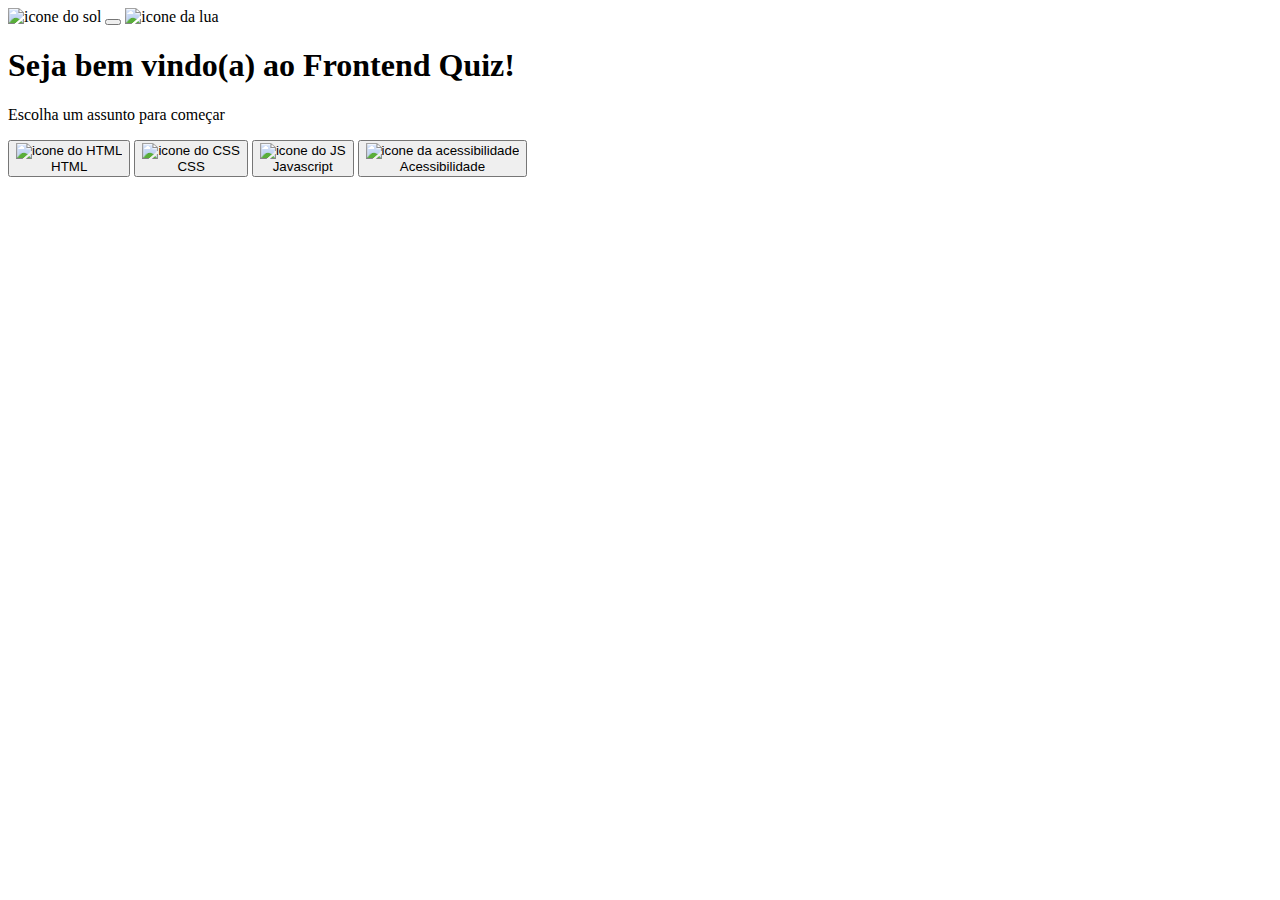
==== index.html @ edb454d8 "Página inicial com HTML completo" ====
<!DOCTYPE html>
<html lang="pt-BR">
<head>
    <meta charset="UTF-8">
    <meta name="viewport" content="width=device-width, initial-scale=1.0">
    <title>Quiz App</title>
</head>
<body>
    <header>
        <div class="tema">
            <img src="./assets/images/icon-sun-dark.svg" alt="icone do sol">
            <button>
                <div></div>
            </button>
            <img src="./assets/images/icon-moon-dark.svg" alt="icone da lua">
        </div>
    </header>

    <main>
        <section class="boas_vindas">
            <h1>Seja bem vindo(a) ao Frontend Quiz!</h1>

            <p>Escolha um assunto para começar</p>
        </section>

        <section class="assuntos">
            <button>
                <div>
                    <img src="./assets/images/icon-html.svg" alt="icone do HTML">
                </div>
                HTML
            </button>

            <button>
                <div>
                    <img src="./assets/images/icon-css.svg" alt="icone do CSS">
                </div>
                CSS
            </button>

            <button>
                <div>
                    <img src="./assets/images/icon-js.svg" alt="icone do JS">
                </div>
                Javascript
            </button>

            <button>
                <div>
                    <img src="./assets/images/icon-accessibility.svg" alt="icone da acessibilidade">
                </div>
                Acessibilidade
            </button>
        </section>
    </main>
</body>
</html>
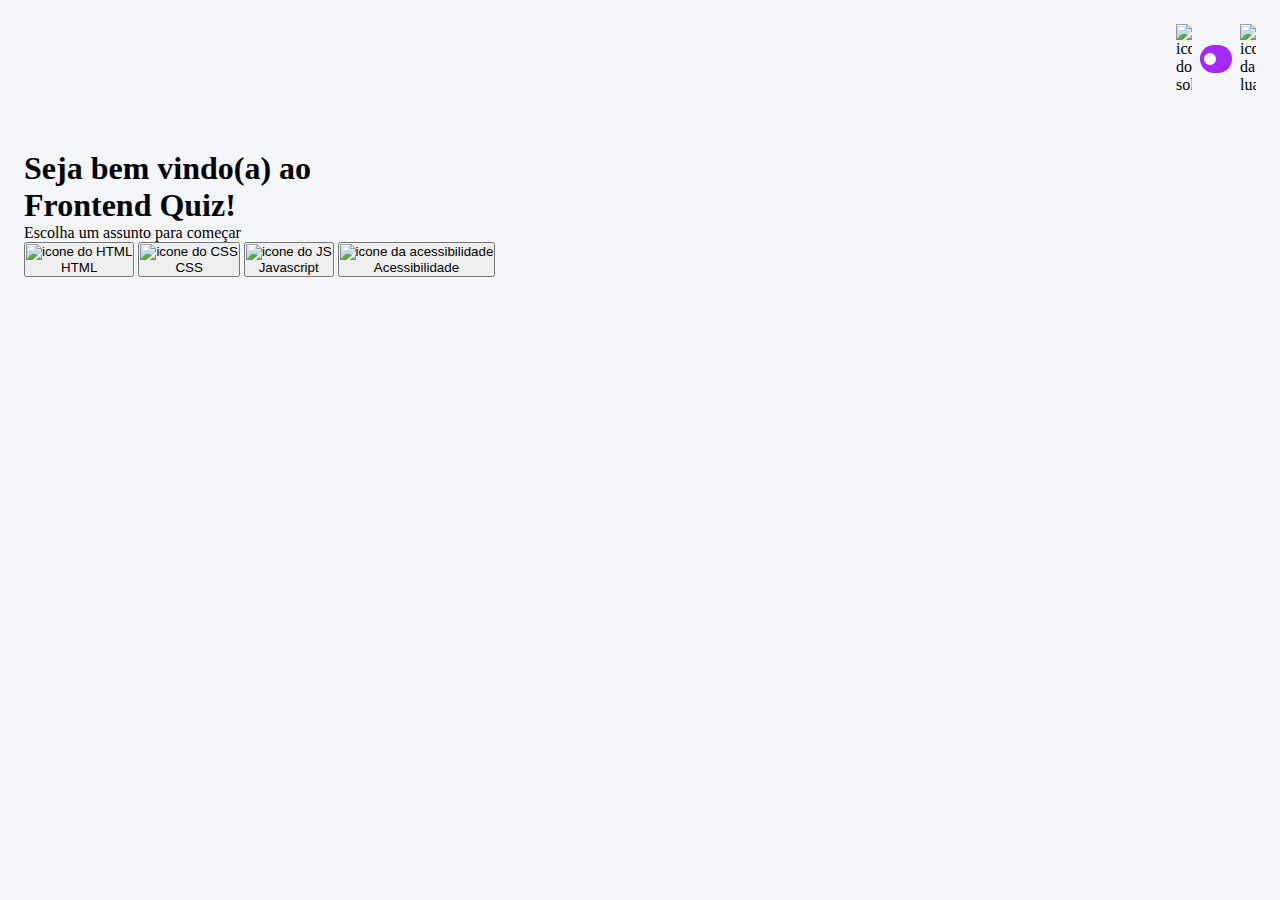
==== commit 317fed44: "Arrumando a disposição do h1 na tela" ====
--- a/index.html
+++ b/index.html
@@ -3,6 +3,7 @@
 <head>
     <meta charset="UTF-8">
     <meta name="viewport" content="width=device-width, initial-scale=1.0">
+    <link rel="stylesheet" href="style.css">
     <title>Quiz App</title>
 </head>
 <body>
@@ -18,7 +19,10 @@
 
     <main>
         <section class="boas_vindas">
-            <h1>Seja bem vindo(a) ao Frontend Quiz!</h1>
+            <h1>
+                Seja bem vindo(a) ao <br>
+                <strong>Frontend Quiz!</strong>
+            </h1>
 
             <p>Escolha um assunto para começar</p>
         </section>
--- a/style.css
+++ b/style.css
@@ -0,0 +1,56 @@
+* {
+    margin: 0;
+    padding: 0;
+    box-sizing: border-box;
+}
+
+:root {
+    --bg-color: #f4f6fa;
+    --purple: #a729f5;
+    --white: #fff;
+    --bg-mobile: url(./assets/images/pattern-backgroud-mobile-light.svg);
+}
+
+body {
+    height: 100svh;
+    background: var(--bg-mobile) var(--bg-color);
+    background-repeat: no-repeat;
+    background-size: cover;
+}
+
+header{
+    padding: 16px 24px;
+    display: flex;
+    justify-content: flex-end;
+}
+
+.tema {
+    padding: 8px 0;
+    display: flex;
+    align-items: center;
+    gap: 8px;
+}
+
+.tema img {
+    width: 16px;
+}
+
+.tema button {
+    height: 28px;
+    width: 32px;
+    background: var(--purple);
+    border: 0;
+    border-radius: 999px;
+    padding: 4px;
+}
+
+.tema button div {
+    background: var(--white);
+    width: 12px;
+    height: 12px;
+    border-radius: 999px;
+}
+
+main {
+    padding: 32px 24px;
+}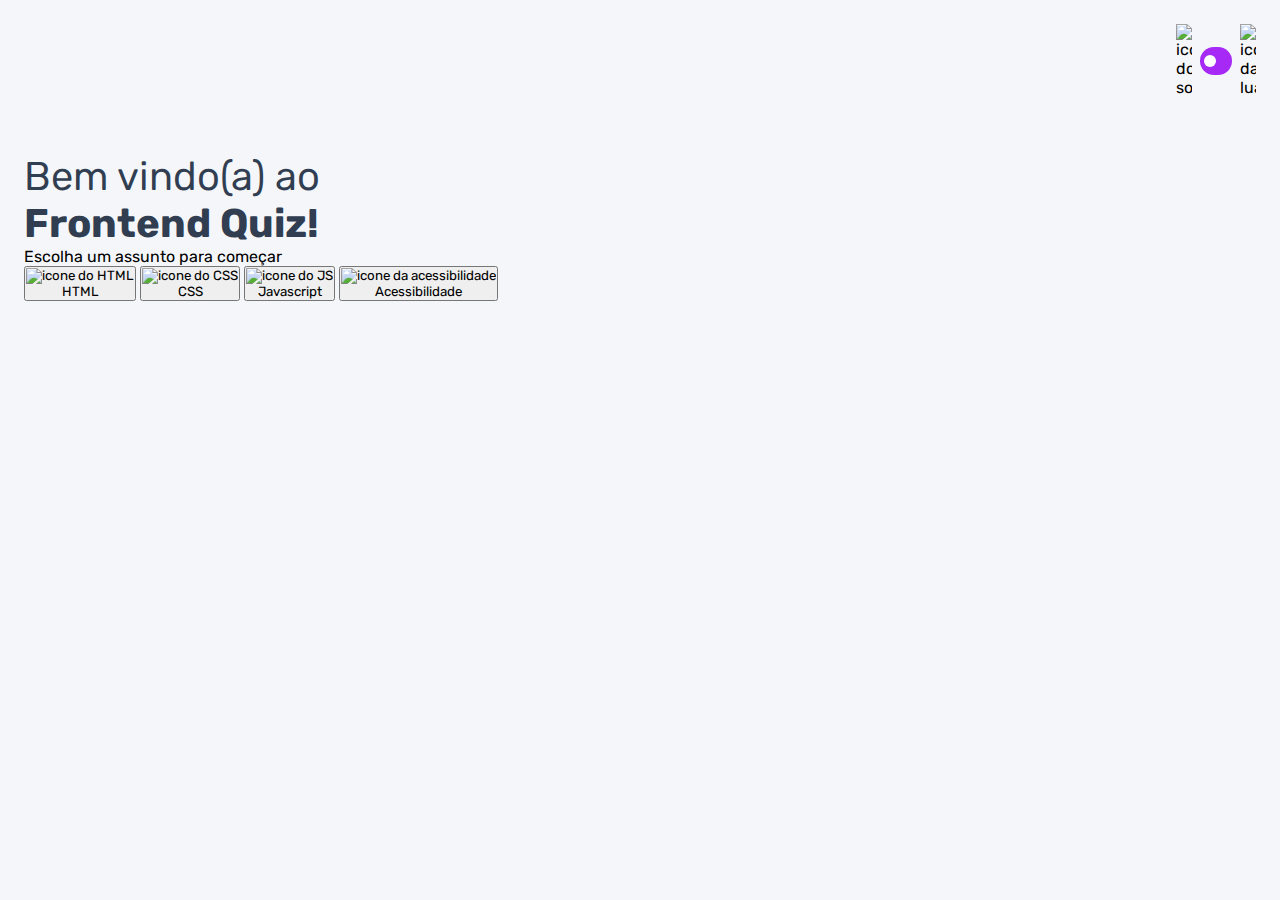
==== commit 3ddb8b28: "Alteeração do texto h1 do index.html" ====
--- a/index.html
+++ b/index.html
@@ -3,6 +3,9 @@
 <head>
     <meta charset="UTF-8">
     <meta name="viewport" content="width=device-width, initial-scale=1.0">
+    <link rel="preconnect" href="https://fonts.googleapis.com">
+    <link rel="preconnect" href="https://fonts.gstatic.com" crossorigin>
+    <link href="https://fonts.googleapis.com/css2?family=Rubik:ital,wght@0,300..900;1,300..900&display=swap" rel="stylesheet">
     <link rel="stylesheet" href="style.css">
     <title>Quiz App</title>
 </head>
@@ -20,7 +23,7 @@
     <main>
         <section class="boas_vindas">
             <h1>
-                Seja bem vindo(a) ao <br>
+                Bem vindo(a) ao <br>
                 <strong>Frontend Quiz!</strong>
             </h1>
 
--- a/style.css
+++ b/style.css
@@ -2,12 +2,15 @@
     margin: 0;
     padding: 0;
     box-sizing: border-box;
+    font-family: "Rubik", sans-serif;
+    -webkit-font-smoothing: antialiased;
 }
 
 :root {
     --bg-color: #f4f6fa;
     --purple: #a729f5;
     --white: #fff;
+    --primary-text-color: #313e51;
     --bg-mobile: url(./assets/images/pattern-backgroud-mobile-light.svg);
 }
 
@@ -53,4 +56,10 @@
 
 main {
     padding: 32px 24px;
+}
+
+main h1 {
+    font-size: 40px;
+    font-weight: 380;
+    color: var(--primary-text-color);
 }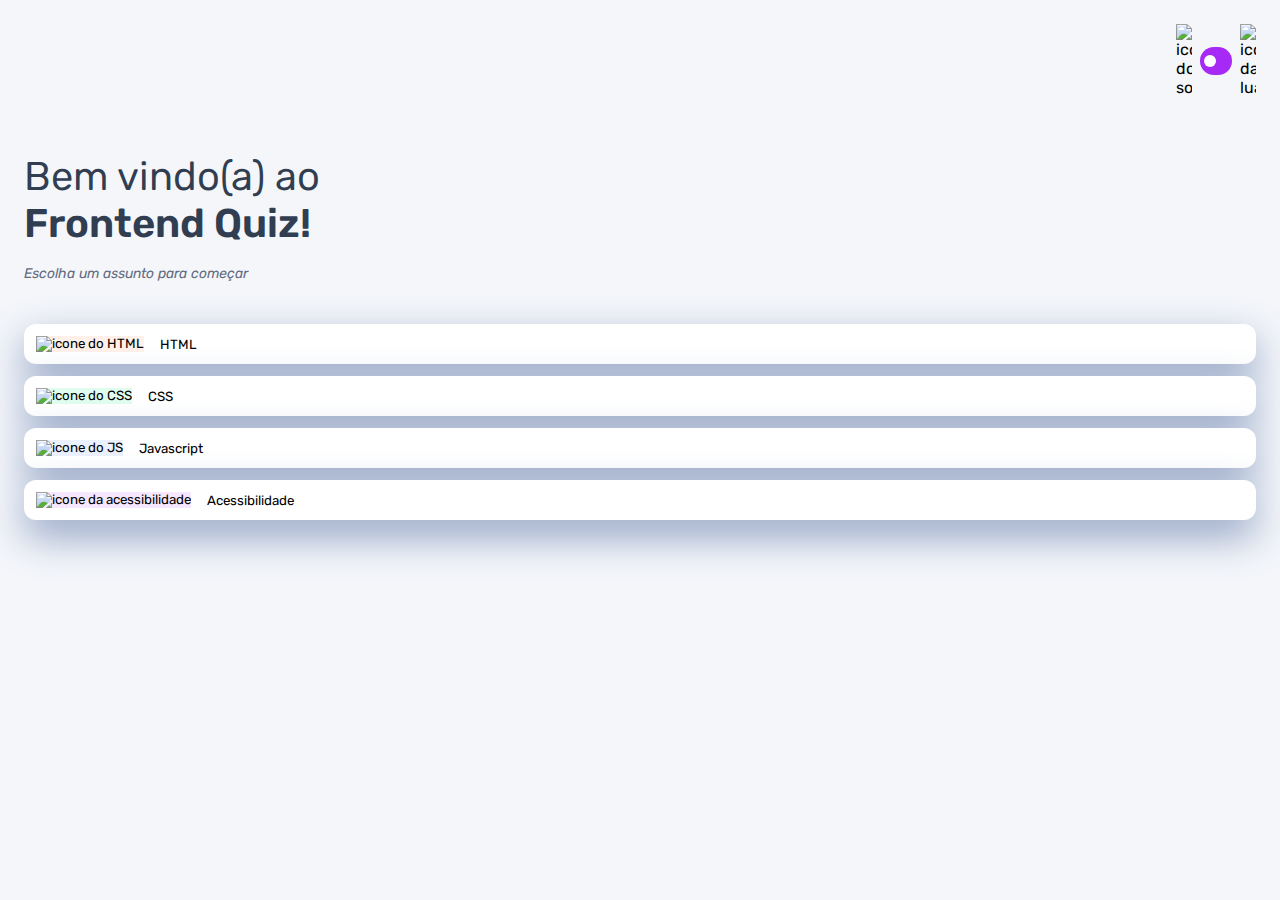
==== commit ee13d5f7: "Primeira parte da estilização dos botões de assunto" ====
--- a/index.html
+++ b/index.html
@@ -31,28 +31,28 @@
         </section>
 
         <section class="assuntos">
-            <button>
+            <button class="botao_html">
                 <div>
                     <img src="./assets/images/icon-html.svg" alt="icone do HTML">
                 </div>
                 HTML
             </button>
 
-            <button>
+            <button class="botao_css">
                 <div>
                     <img src="./assets/images/icon-css.svg" alt="icone do CSS">
                 </div>
                 CSS
             </button>
 
-            <button>
+            <button class="botao_javascript">
                 <div>
                     <img src="./assets/images/icon-js.svg" alt="icone do JS">
                 </div>
                 Javascript
             </button>
 
-            <button>
+            <button class="botao_acessibilidade">
                 <div>
                     <img src="./assets/images/icon-accessibility.svg" alt="icone da acessibilidade">
                 </div>
--- a/style.css
+++ b/style.css
@@ -9,8 +9,15 @@
 :root {
     --bg-color: #f4f6fa;
     --purple: #a729f5;
+    --primary-text-color: #313e51;
+    --secundary-text-color: #626c7f;
+    --button-bg: #fff; 
+    --shadow: 0px 16px 40px 0px rgba(143, 160, 193, 8.14);
+    --bg-html: #fff1e9;
+    --bg-css: #e0fdef;
+    --bg-javascript: #ebf0ff;
+    --bg-acessibilidade: #f6e7ff;
     --white: #fff;
-    --primary-text-color: #313e51;
     --bg-mobile: url(./assets/images/pattern-backgroud-mobile-light.svg);
 }
 
@@ -58,8 +65,57 @@
     padding: 32px 24px;
 }
 
-main h1 {
+.boas_vindas {
+    margin-bottom: 40px;
+}
+
+.boas_vindas h1 {
     font-size: 40px;
     font-weight: 380;
     color: var(--primary-text-color);
+    margin-bottom: 16px;
+}
+
+.boas_vindas h1 strong {
+    font-weight: 580;
+}
+
+.boas_vindas p {
+    color: var(--secundary-text-color);
+    font-size: 14px;
+    line-height: 150%;
+    font-style: italic;
+}
+
+.assuntos {
+    display: flex;
+    flex-direction: column;
+    gap: 12px;
+}
+
+.assuntos button {
+    border: none;
+    background: var(--button-bg);
+    display: flex;
+    align-items: center;
+    gap: 16px;
+    padding: 12px;
+    border-radius: 12px;
+    box-shadow: var(--shadow);
+}
+
+.botao_html div {
+    background: var(--bg-html);
+}
+
+.botao_css div {
+    background: var(--bg-css);
+}
+
+.botao_javascript div {
+    background: var(--bg-javascript);
+}
+
+.botao_acessibilidade div {
+    background: var(--bg-acessibilidade);
 }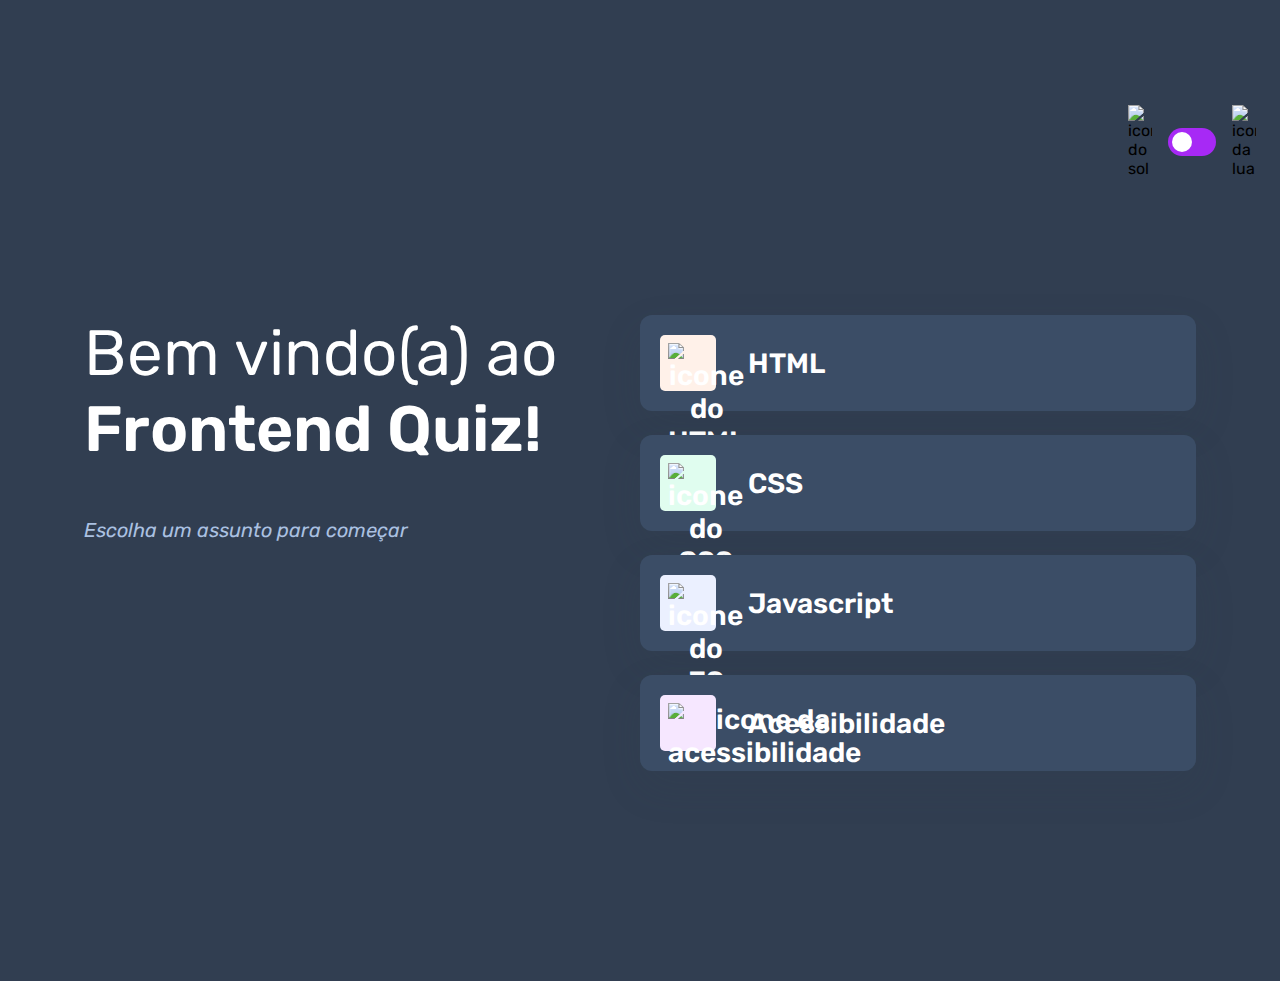
==== commit 0dbc6554: "Adptação das cores para o tema escuro" ====
--- a/index.html
+++ b/index.html
@@ -9,7 +9,7 @@
     <link rel="stylesheet" href="style.css">
     <title>Quiz App</title>
 </head>
-<body>
+<body class="escuro">
     <header>
         <div class="tema">
             <img src="./assets/images/icon-sun-dark.svg" alt="icone do sol">
--- a/style.css
+++ b/style.css
@@ -19,6 +19,17 @@
     --bg-acessibilidade: #f6e7ff;
     --white: #fff;
     --bg-mobile: url(./assets/images/pattern-backgroud-mobile-light.svg);
+    --bg-desktop: url(./assets/images/pattern-backgroud-desktop-light.svg);
+}
+
+body.escuro {
+    --bg-color: #313e51;
+    --bg-mobile: url(./assets/images/pattern-background-mobile-dark.svg);
+    --bg-desktop: url(./assets/images/pattern-background-desktop-dark.svg);
+    --primary-text-color: #fff;
+    --secundary-text-color: #abc1e1;
+    --button-bg: #3b4d66;
+    --shadow: 0px 16px 40px 0px rgba(49, 62, 81, 0.14); 
 }
 
 body {
@@ -102,6 +113,20 @@
     padding: 12px;
     border-radius: 12px;
     box-shadow: var(--shadow);
+    font-size: 18px;
+    font-weight: 580;
+    color: var(--primary-text-color);
+}
+
+.assuntos button div {
+    width: 40px;
+    height: 48px;
+    padding: 5px;
+    border-radius: 5px;
+}
+
+.assuntos button img {
+    width: 100%;
 }
 
 .botao_html div {
@@ -118,4 +143,69 @@
 
 .botao_acessibilidade div {
     background: var(--bg-acessibilidade);
+}
+
+@media(min-width: 1100px) {
+    body {
+        background: var(--bg-desktop) var(--bg-color);
+        background-size: cover;
+        background-repeat: no-repeat;
+    }
+
+    header {
+        margin-block: 81px;
+    }
+
+    .tema {
+        gap: 16px;
+    }
+
+    .tema img {
+        width: 24px;
+    }
+
+    .tema button {
+        width: 48px;
+        height: 28px;
+    }
+
+    .tema button div {
+        width: 20px;
+        height: 20px;
+    }
+
+    main {
+        display: flex;
+        max-width: 1160px;
+        margin-inline: auto;
+    }
+
+    section {
+        width: 100%;
+    }
+
+    .boas_vindas h1 {
+        font-size: 64px;
+        margin-bottom: 48px;
+    }
+
+    .boas_vindas p {
+        font-size: 20px;
+    }
+
+    .assuntos {
+        gap: 24px;
+    }
+
+    .assuntos button {
+        font-size: 28px;
+        padding: 20px;
+        gap: 32px;
+    }
+
+    .assuntos button div {
+        width: 56px;
+        height: 56px;
+        padding: 8px;
+    }
 }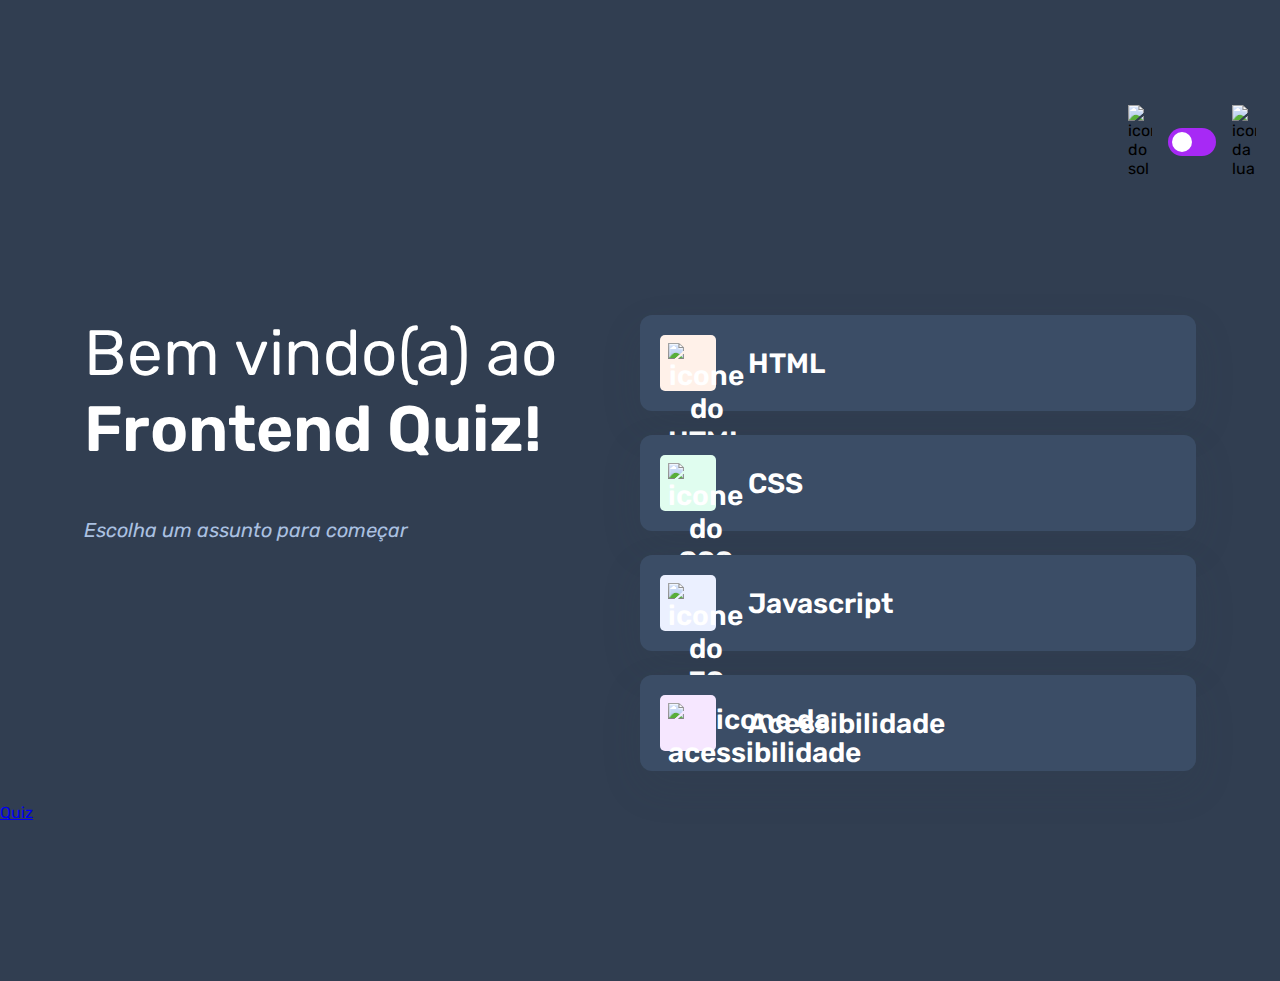
==== commit b557dff5: "Criação da pagina do quiz" ====
--- a/index.html
+++ b/index.html
@@ -60,5 +60,7 @@
             </button>
         </section>
     </main>
+
+    <a href="./pages/quiz/quiz.html">Quiz</a>
 </body>
 </html>